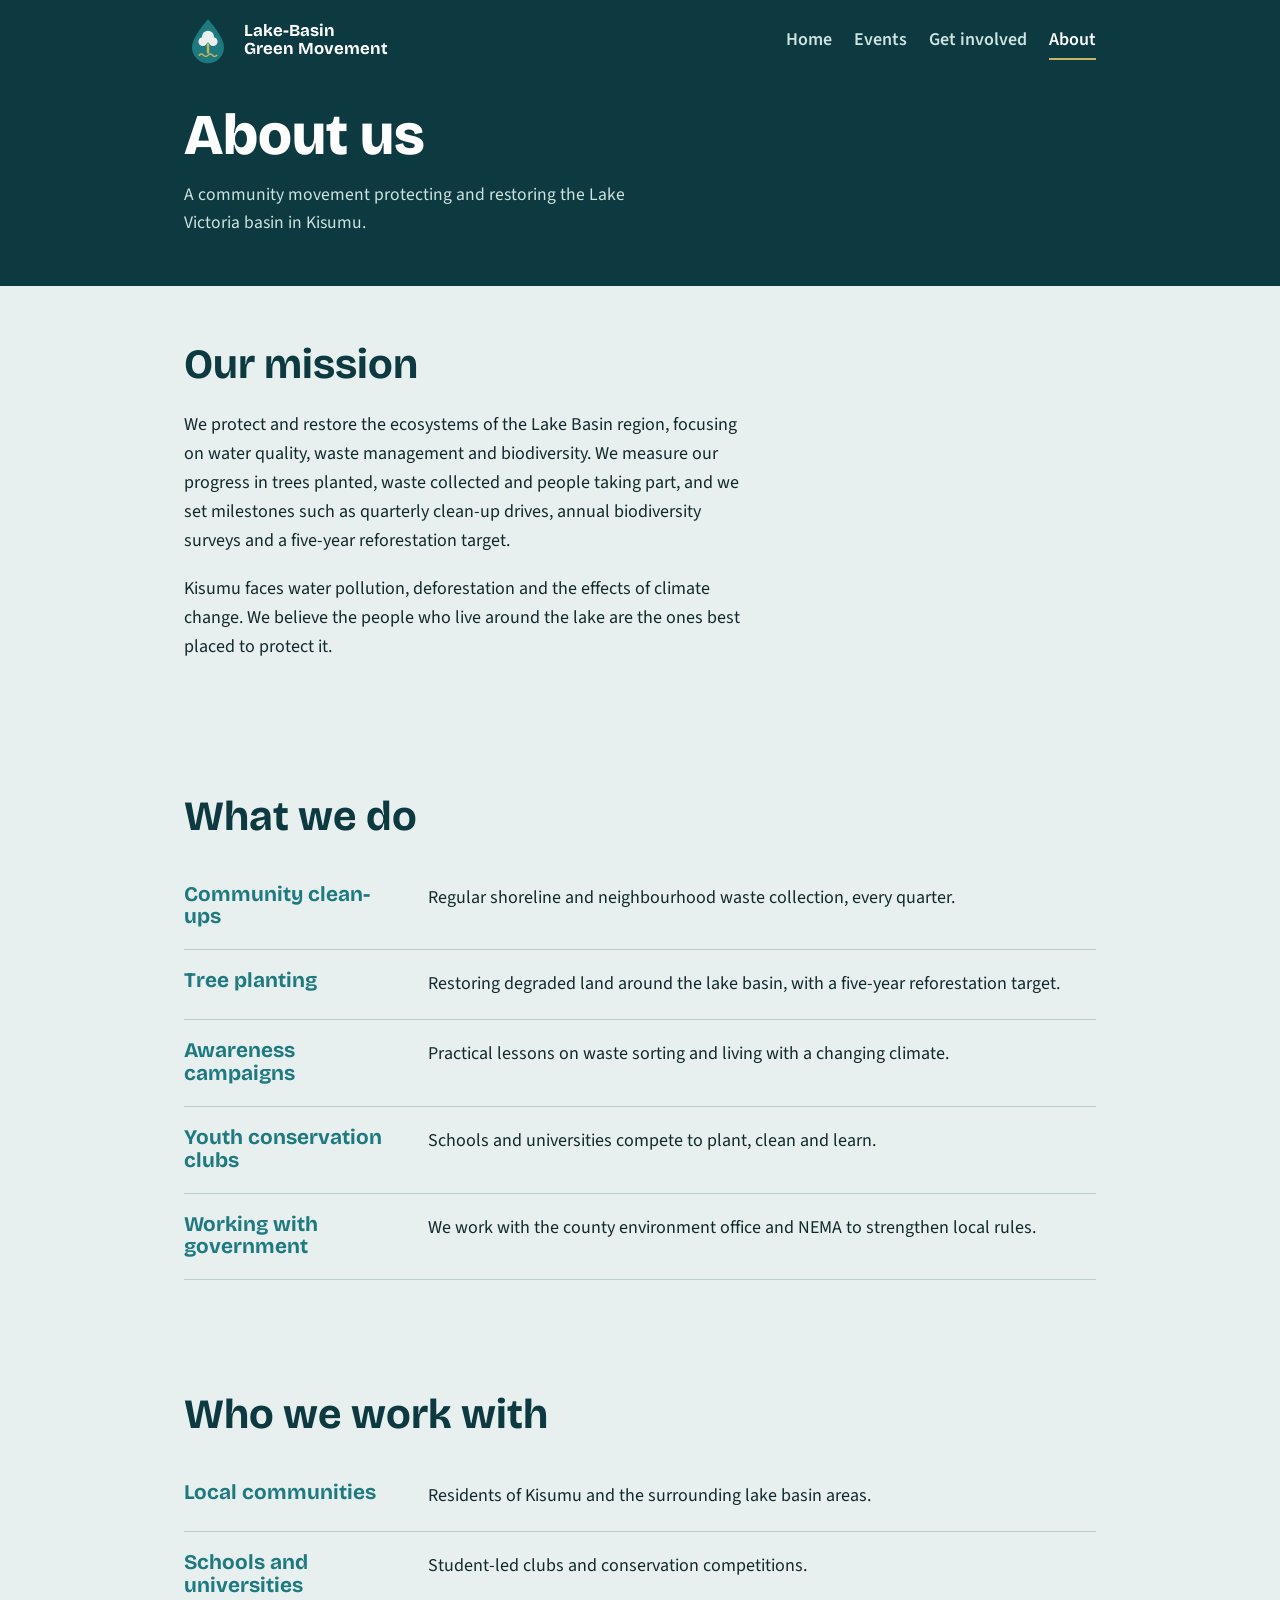
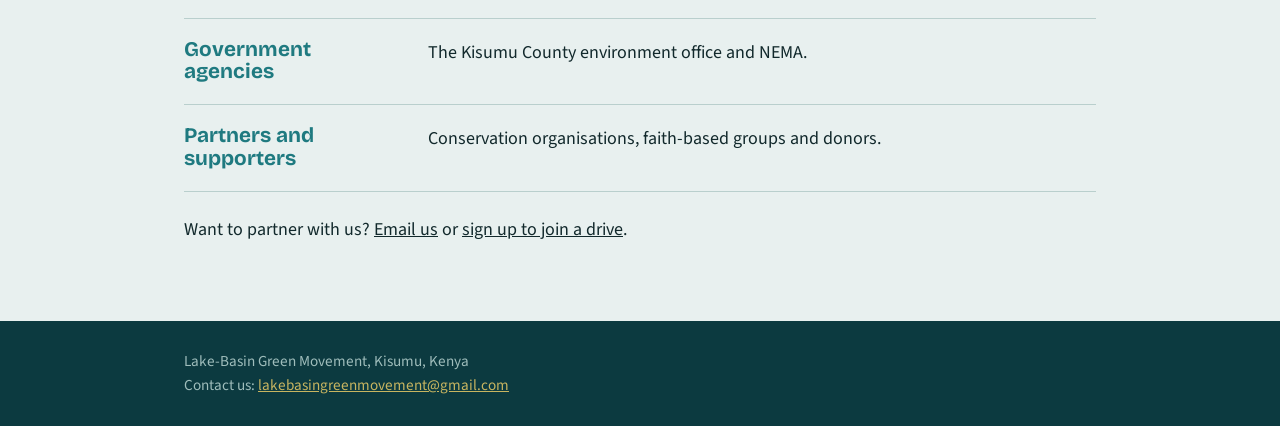
==== about.html @ 75d5f4a5 "Add files via upload" ====
<!DOCTYPE html>
<html lang="en">
<head>
<meta charset="utf-8">
<meta name="viewport" content="width=device-width, initial-scale=1">
<title>About | Lake-Basin Green Movement</title>
<link rel="icon" href="data:image/svg+xml,<svg xmlns=%22http://www.w3.org/2000/svg%22 viewBox=%220 0 100 100%22><text y=%22.9em%22 font-size=%2290%22>🌿</text></svg>">
<link rel="preconnect" href="https://fonts.googleapis.com">
<link href="https://fonts.googleapis.com/css2?family=Bricolage+Grotesque:wght@500;700;800&family=Source+Sans+3:wght@400;600&display=swap" rel="stylesheet">
<link rel="stylesheet" href="style.css">
</head>
<body data-page="about">
<header id="site-header" class="top"></header>

<div class="pagehead">
  <div class="wrap">
    <h1>About us</h1>
    <p>A community movement protecting and restoring the Lake Victoria basin in Kisumu.</p>
  </div>
</div>

<main>
<section>
  <div class="wrap">
    <h2>Our mission</h2>
    <p class="lead">We protect and restore the ecosystems of the Lake Basin region, focusing on water quality, waste management and biodiversity. We measure our progress in trees planted, waste collected and people taking part, and we set milestones such as quarterly clean-up drives, annual biodiversity surveys and a five-year reforestation target.</p>
    <p class="lead">Kisumu faces water pollution, deforestation and the effects of climate change. We believe the people who live around the lake are the ones best placed to protect it.</p>
  </div>
</section>

<section>
  <div class="wrap">
    <h2>What we do</h2>
    <ul class="acts">
      <li><h3>Community clean-ups</h3><p>Regular shoreline and neighbourhood waste collection, every quarter.</p></li>
      <li><h3>Tree planting</h3><p>Restoring degraded land around the lake basin, with a five-year reforestation target.</p></li>
      <li><h3>Awareness campaigns</h3><p>Practical lessons on waste sorting and living with a changing climate.</p></li>
      <li><h3>Youth conservation clubs</h3><p>Schools and universities compete to plant, clean and learn.</p></li>
      <li><h3>Working with government</h3><p>We work with the county environment office and NEMA to strengthen local rules.</p></li>
    </ul>
  </div>
</section>

<section>
  <div class="wrap">
    <h2>Who we work with</h2>
    <ul class="acts">
      <li><h3>Local communities</h3><p>Residents of Kisumu and the surrounding lake basin areas.</p></li>
      <li><h3>Schools and universities</h3><p>Student-led clubs and conservation competitions.</p></li>
      <li><h3>Government agencies</h3><p>The Kisumu County environment office and NEMA.</p></li>
      <li><h3>Partners and supporters</h3><p>Conservation organisations, faith-based groups and donors.</p></li>
    </ul>
    <p class="lead" style="margin-top:24px">Want to partner with us? <a href="mailto:lakebasingreenmovement@gmail.com">Email us</a> or <a href="join.html#join">sign up to join a drive</a>.</p>
  </div>
</section>
</main>

<footer id="site-footer"></footer>
<script src="app.js"></script>
</body>
</html>
---- style.css ----
:root{--deep:#0c3a40;--lake:#1f7a80;--hyacinth:#6d4fa3;--reed:#c8b560;--mist:#e8f0ef;--ink:#12292c}
*{box-sizing:border-box}
body{margin:0;font:18px/1.6 "Source Sans 3",system-ui,sans-serif;color:var(--ink);background:var(--mist)}
h1,h2,h3{font-family:"Bricolage Grotesque",system-ui,sans-serif;line-height:1.1;margin:0}
a{color:inherit}
:focus-visible{outline:3px solid var(--hyacinth);outline-offset:3px}
.wrap{max-width:960px;margin:0 auto;padding:0 24px}

/* top bar and menu */
.top{background:var(--deep);color:#fff}
.nav{display:flex;align-items:center;justify-content:space-between;flex-wrap:wrap;gap:12px 28px;max-width:960px;margin:0 auto;padding:16px 24px}
.brand{display:flex;align-items:center;gap:12px;text-decoration:none;color:#fff;font:700 1.05rem/1.1 "Bricolage Grotesque",system-ui,sans-serif}
.nav ul{display:flex;flex-wrap:wrap;gap:4px 22px;list-style:none;margin:0;padding:0}
.nav ul a{color:#cfe3e1;text-decoration:none;padding:6px 0;border-bottom:2px solid transparent;font-weight:600}
.nav ul a:hover,.nav ul a[aria-current]{color:#fff;border-color:var(--reed)}

/* hero and page headings */
.hero{background:var(--deep);color:#fff;padding:48px 0 0;overflow:hidden}
.hero h1{font-size:clamp(2.6rem,8vw,5.5rem);font-weight:800;max-width:11ch}
.hero p{max-width:46ch;font-size:1.2rem;color:#cfe3e1;margin:24px 0 32px}
.pagehead{background:var(--deep);color:#fff;padding:24px 0 48px}
.pagehead h1{font-size:clamp(2.2rem,6vw,3.6rem);font-weight:800}
.pagehead p{max-width:52ch;color:#cfe3e1;margin:14px 0 0;font-size:1.1rem}
.btn{display:inline-block;background:var(--reed);color:var(--deep);font-weight:600;padding:14px 26px;border-radius:999px;text-decoration:none}
.btn:hover{background:#fff}
.waves{display:block;width:200%;height:90px;margin-top:40px;animation:drift 18s linear infinite}
@keyframes drift{to{transform:translateX(-50%)}}
@media (prefers-reduced-motion:reduce){.waves{animation:none}}

section{padding:56px 0}
h2{font-size:clamp(1.8rem,4vw,2.6rem);margin-bottom:24px;color:var(--deep)}
.lead{max-width:62ch;margin:0 0 20px}
.more{display:inline-block;margin-top:8px;font-weight:600;color:var(--lake)}

/* counters */
.counters{display:grid;grid-template-columns:repeat(auto-fit,minmax(200px,1fr));gap:24px;border-top:3px solid var(--lake);padding-top:24px}
.counters strong{display:block;font:800 3rem "Bricolage Grotesque",sans-serif;color:var(--hyacinth)}

/* activities */
.acts{list-style:none;margin:0;padding:0}
.acts li{display:grid;grid-template-columns:minmax(0,220px) 1fr;gap:24px;padding:20px 0;border-bottom:1px solid #b9cfcd}
.acts h3{font-size:1.3rem;color:var(--lake)}
.acts p{margin:0}
@media (max-width:640px){.acts li{grid-template-columns:1fr;gap:6px}}

/* events */
.ev-group{margin:0 0 40px}
.ev-group h3{font-size:1.2rem;color:var(--hyacinth);margin-bottom:12px;text-transform:uppercase;letter-spacing:.06em}
.ev-list{list-style:none;margin:0;padding:0 0 0 22px;border-left:3px solid var(--lake)}
.ev-list li{position:relative;padding:0 0 28px 8px}
.ev-list li::before{content:"";position:absolute;left:-32px;top:6px;width:13px;height:13px;border-radius:50%;background:var(--reed);border:3px solid var(--mist);box-shadow:0 0 0 2px var(--lake)}
.ev-date{font-weight:600;color:var(--lake)}
.ev-list h4{font:700 1.3rem "Bricolage Grotesque",sans-serif;margin:2px 0 4px;color:var(--deep)}
.ev-list p{margin:0 0 6px}
.ev-place{color:#4a6568;font-size:.95rem}
.ev-result{font-weight:600;color:var(--hyacinth)}
.ev-join{display:inline-block;margin-top:6px;padding:8px 18px;border-radius:999px;background:var(--lake);color:#fff;text-decoration:none;font-weight:600;font-size:.95rem}
.ev-join:hover{background:var(--deep)}

/* questions */
.faq details{border-bottom:1px solid #b9cfcd;padding:16px 0}
.faq summary{cursor:pointer;font:700 1.15rem "Bricolage Grotesque",sans-serif;color:var(--deep);list-style:none;display:flex;justify-content:space-between;gap:16px}
.faq summary::-webkit-details-marker{display:none}
.faq summary::after{content:"+";color:var(--hyacinth);font-size:1.5rem;line-height:1}
.faq details[open] summary::after{content:"\2212"}
.faq details p{margin:10px 0 0;max-width:62ch}

/* join form */
.join{background:var(--lake);color:#fff}
.join h2{color:#fff}
.join form{display:grid;gap:14px;max-width:460px}
.join label{font-weight:600}
.join input,.join select{width:100%;padding:12px;border:0;border-radius:8px;font:inherit}
.join button{border:0;cursor:pointer;font:600 1rem inherit;font-family:inherit}
.join .note{font-size:.9rem;margin:0}

/* footer */
footer{background:var(--deep);color:#9fbdbb;padding:28px 0;font-size:.95rem}
footer a{color:var(--reed)}
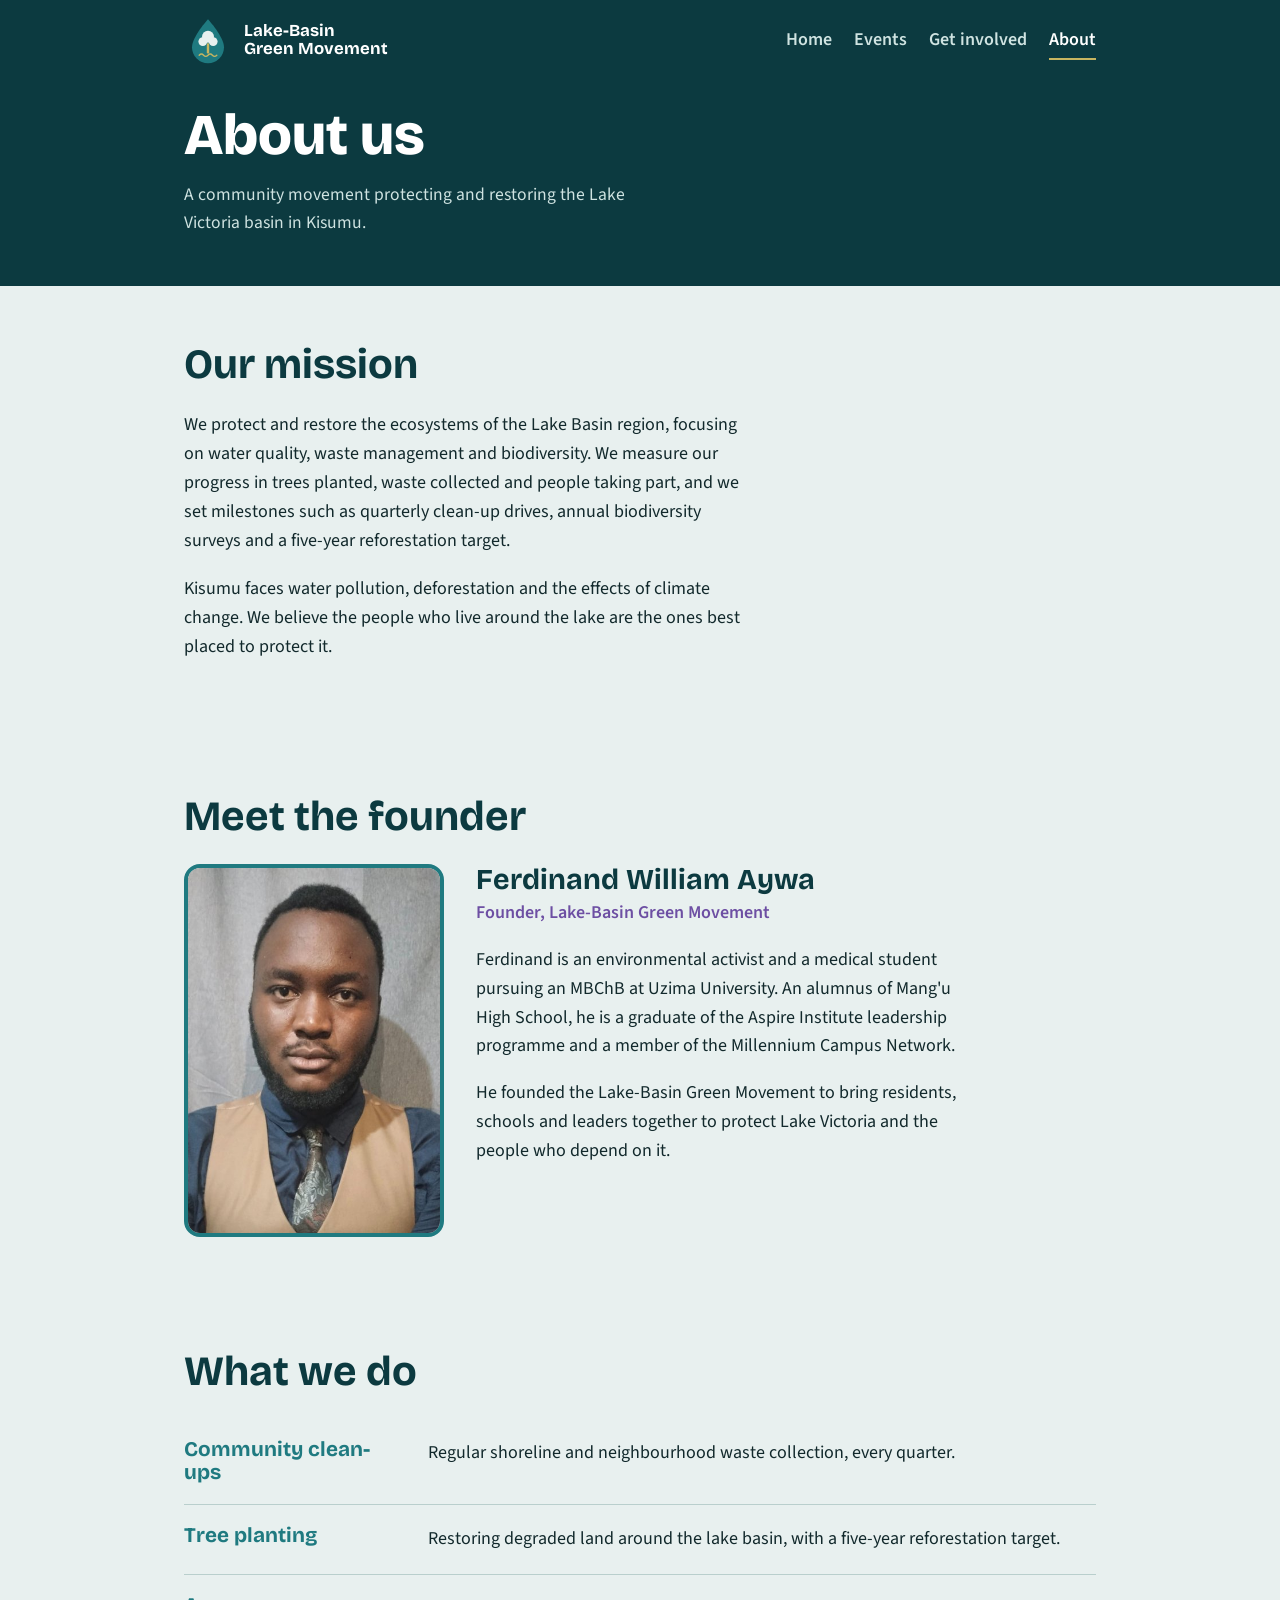
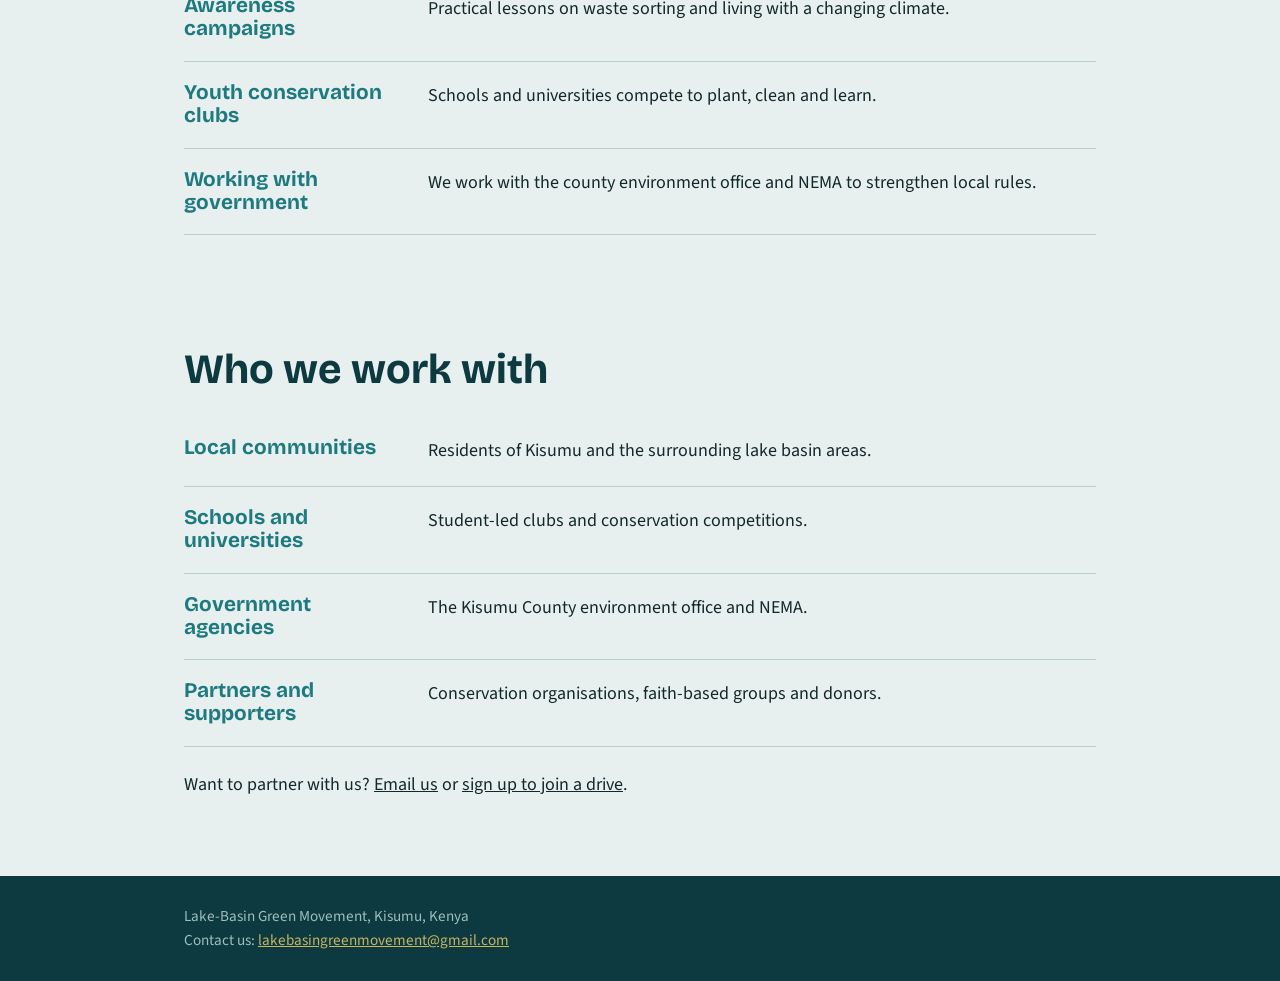
==== commit 41508218: "Add files via upload" ====
--- a/about.html
+++ b/about.html
@@ -25,6 +25,21 @@
     <h2>Our mission</h2>
     <p class="lead">We protect and restore the ecosystems of the Lake Basin region, focusing on water quality, waste management and biodiversity. We measure our progress in trees planted, waste collected and people taking part, and we set milestones such as quarterly clean-up drives, annual biodiversity surveys and a five-year reforestation target.</p>
     <p class="lead">Kisumu faces water pollution, deforestation and the effects of climate change. We believe the people who live around the lake are the ones best placed to protect it.</p>
+  </div>
+</section>
+
+<section>
+  <div class="wrap">
+    <h2>Meet the founder</h2>
+    <div class="founder">
+      <img src="founder.jpg" width="440" height="638" alt="Portrait of Ferdinand William Aywa, founder of Lake-Basin Green Movement">
+      <div>
+        <h3>Ferdinand William Aywa</h3>
+        <p class="role">Founder, Lake-Basin Green Movement</p>
+        <p>Ferdinand is an environmental activist and a medical student pursuing an MBChB at Uzima University. An alumnus of Mang'u High School, he is a graduate of the Aspire Institute leadership programme and a member of the Millennium Campus Network.</p>
+        <p>He founded the Lake-Basin Green Movement to bring residents, schools and leaders together to protect Lake Victoria and the people who depend on it.</p>
+      </div>
+    </div>
   </div>
 </section>
 
--- a/style.css
+++ b/style.css
@@ -74,6 +74,14 @@
 .join button{border:0;cursor:pointer;font:600 1rem inherit;font-family:inherit}
 .join .note{font-size:.9rem;margin:0}
 
+/* founder */
+.founder{display:grid;grid-template-columns:minmax(0,260px) 1fr;gap:32px;align-items:start}
+.founder img{width:100%;height:auto;border-radius:16px;border:4px solid var(--lake);display:block}
+.founder h3{font-size:1.8rem;color:var(--deep)}
+.founder .role{color:var(--hyacinth);font-weight:600;margin:4px 0 16px}
+.founder p{max-width:56ch}
+@media (max-width:640px){.founder{grid-template-columns:1fr}.founder img{max-width:260px}}
+
 /* footer */
 footer{background:var(--deep);color:#9fbdbb;padding:28px 0;font-size:.95rem}
 footer a{color:var(--reed)}
